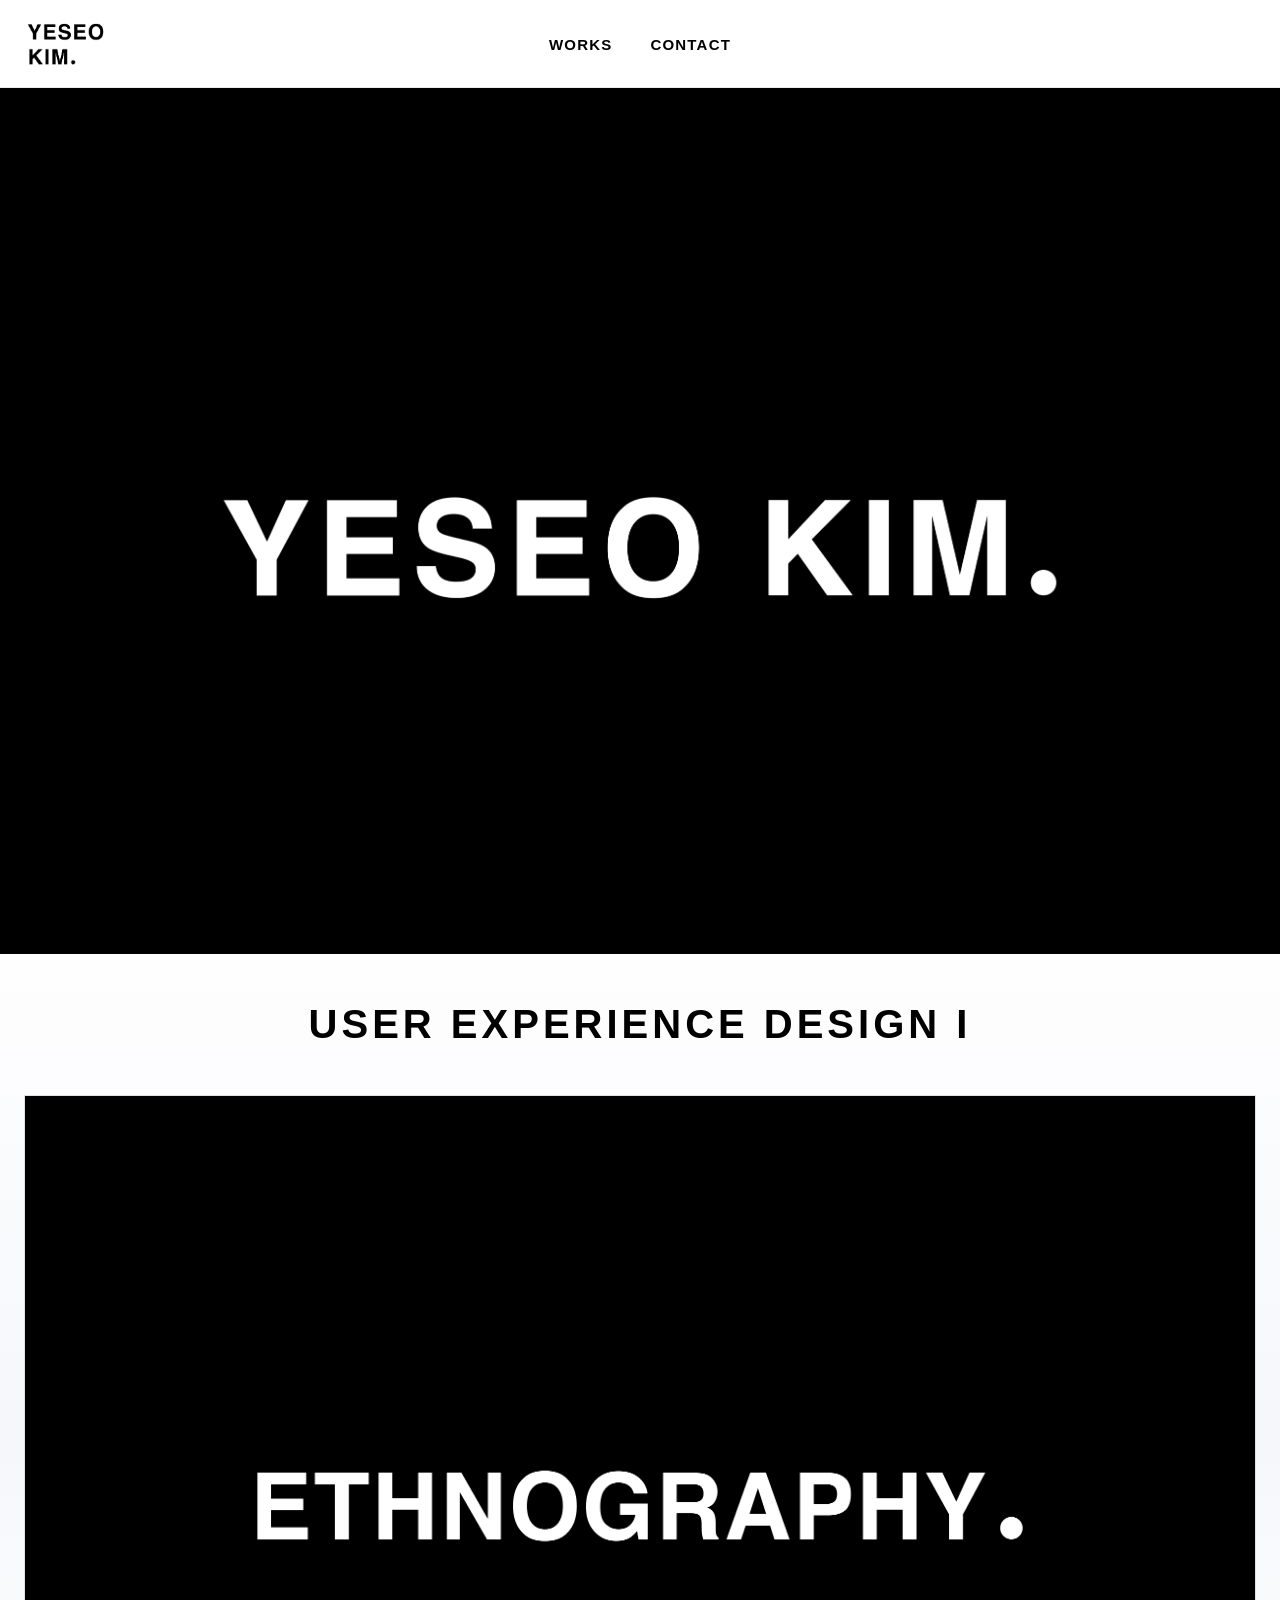
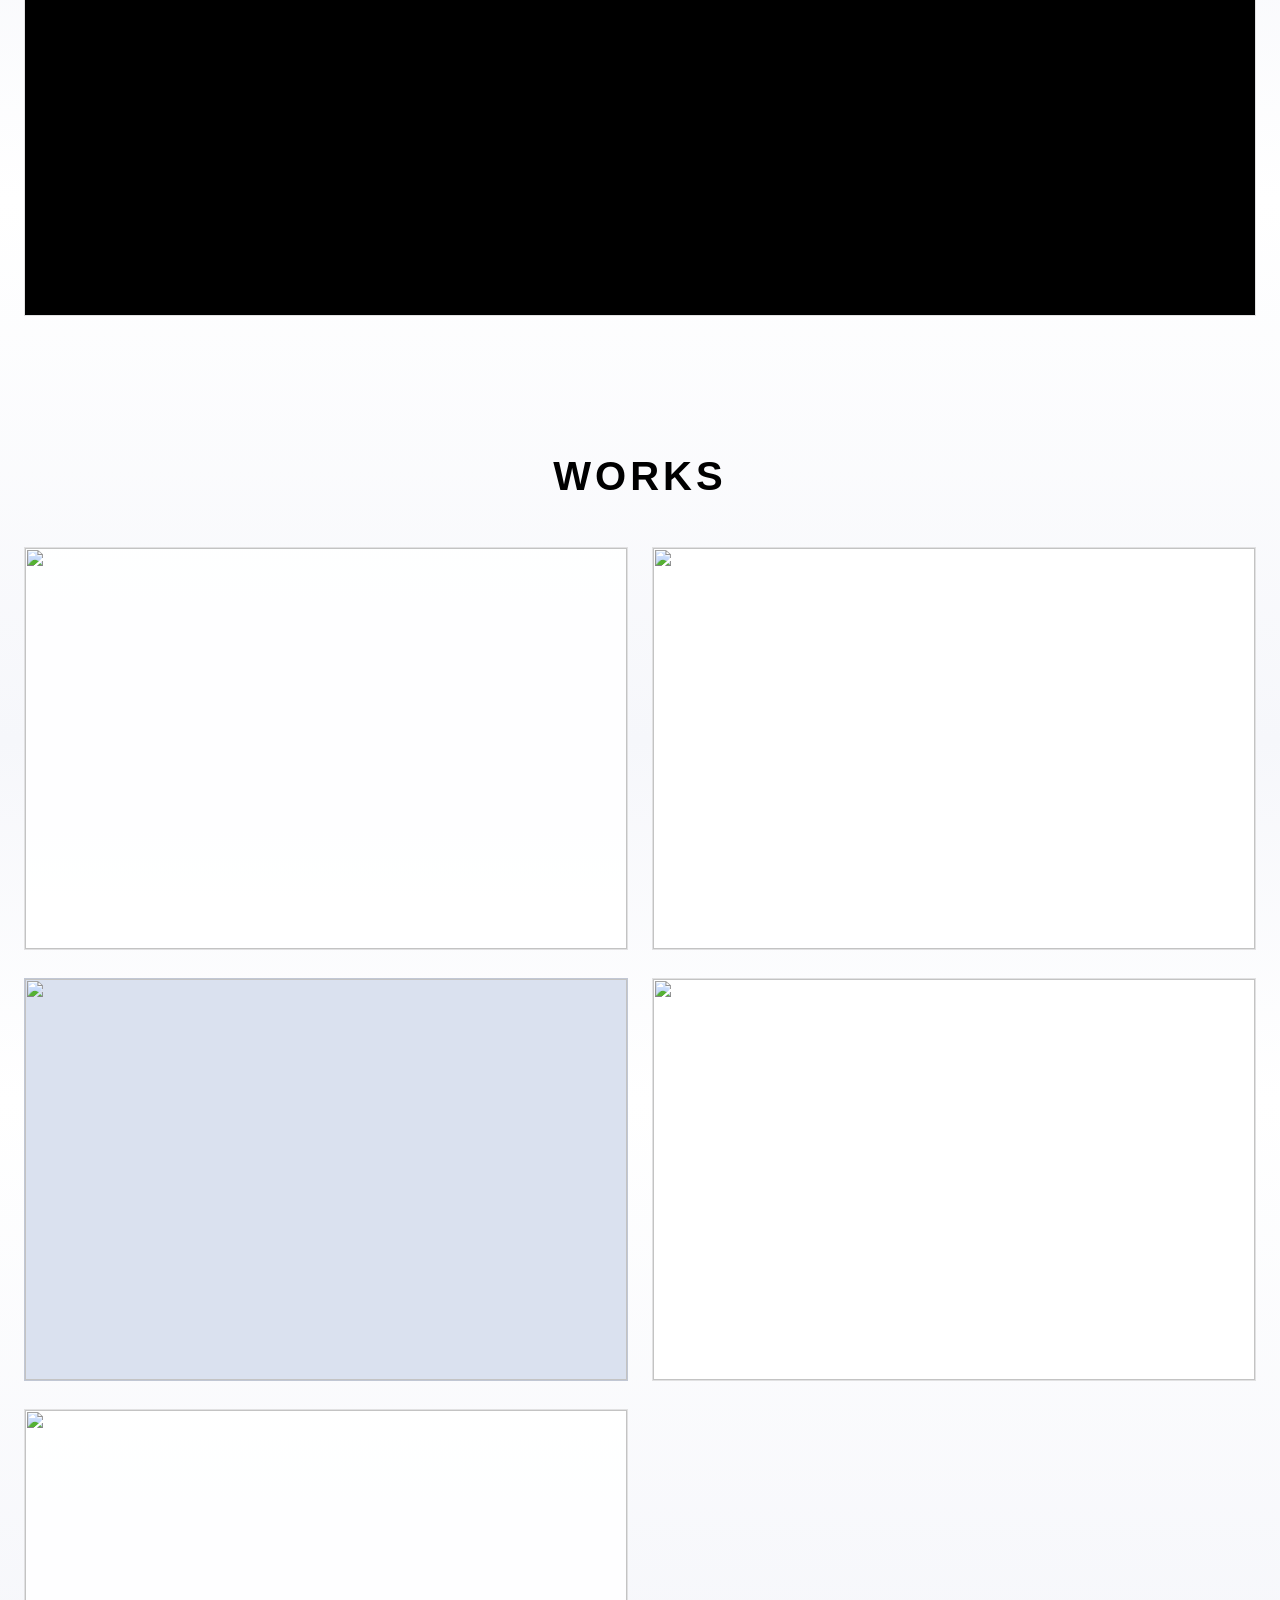
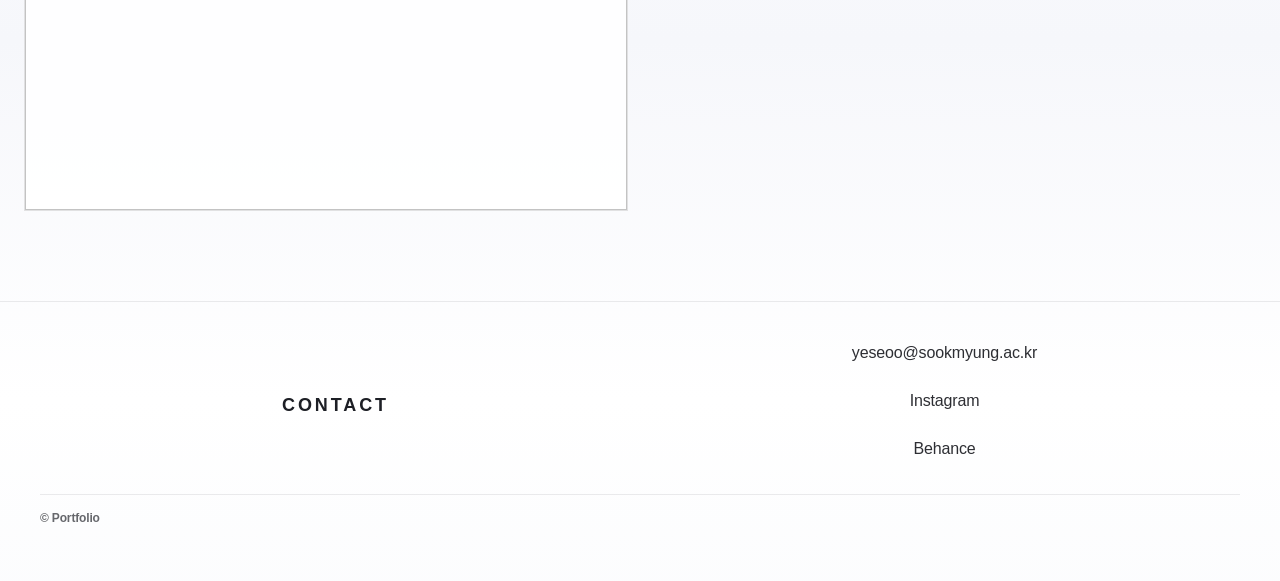
==== work-detail.html @ f95fc69b "Add files via upload" ====
<!doctype html>
<html lang="ko">
  <head>
    <meta charset="UTF-8" />
    <meta name="viewport" content="width=device-width, initial-scale=1.0" />
    <title>작업물 상세 | 시각디자인 포트폴리오</title>
    <link rel="preconnect" href="https://fonts.googleapis.com" />
    <link rel="preconnect" href="https://fonts.gstatic.com" crossorigin />
    <link href="https://fonts.googleapis.com/css2?family=Inter:wght@400;500;600&family=Noto+Sans+KR:wght@400;500;600&display=swap" rel="stylesheet" />
    <link rel="stylesheet" href="./styles.css" />
  </head>
  <body class="detail-page-body">
    <header class="topbar" aria-label="상단 내비게이션">
      <div class="topbar__inner">
        <a class="brand" href="./index.html" aria-label="홈으로">
          <img class="brand__img" src="./arrow.png" alt="목록으로" />
        </a>
        <nav class="nav">
          <a class="nav__link" href="./index.html#works">WORKS</a>
          <a class="nav__link" href="./index.html#contact">CONTACT</a>
        </nav>
      </div>
    </header>

    <main class="main detail-page-main">
      <div class="detail-page">
        <div class="detail-page__head">
          <div class="detail-page__meta" id="detailMeta"></div>
          <h1 class="detail-page__title" id="detailTitle"></h1>
          <p class="detail-page__desc" id="detailDesc"></p>
        </div>
        <div class="detail-page__media-list" id="detailMediaList"></div>
      </div>
    </main>

    <footer id="contact" class="footer" aria-label="연락처">
      <div class="footer__inner">
        <div class="footer__left">
          <h2 class="section-title">CONTACT</h2>
        </div>
        <div class="footer__right">
          <a class="contact-link" href="mailto:yeseoo@sookmyung.ac.kr">yeseoo@sookmyung.ac.kr</a>
          <a class="contact-link" href="https://www.instagram.com/gimuaee/" target="_blank" rel="noopener noreferrer">Instagram</a>
          <a class="contact-link" href="#">Behance</a>
        </div>
      </div>
      <div class="footer__bottom">
        <span>© Portfolio</span>
      </div>
    </footer>

    <script src="./works.js"></script>
    <script>
      (function () {
        const ALL_WORKS = [...(typeof WORKS !== "undefined" ? WORKS : []), ...(typeof WORKS_UX !== "undefined" ? WORKS_UX : [])];
        function getWorkById(id) {
          return ALL_WORKS.find(function (w) { return w.id === id; }) || null;
        }
        function escapeHtml(s) {
          return String(s ?? "").replace(/&/g, "&amp;").replace(/</g, "&lt;").replace(/>/g, "&gt;").replace(/"/g, "&quot;").replace(/'/g, "&#039;");
        }
        function escapeAttr(s) {
          return String(s ?? "").replace(/"/g, "%22");
        }
        function isVideoUrl(url) {
          if (!url || typeof url !== "string") return false;
          var u = url.toLowerCase();
          return u.endsWith(".mp4") || u.endsWith(".webm");
        }
        var params = new URLSearchParams(window.location.search);
        var workId = params.get("work");
        if (!workId) { window.location.href = "./index.html"; return; }
        var work = getWorkById(workId);
        if (!work) { window.location.href = "./index.html"; return; }
        var displayImages = [work.cover].concat(work.images || []);
        document.getElementById("detailTitle").textContent = work.title || "작업물";
        var metaHtml = "";
        if (work.year) metaHtml += '<span class="meta-pill is-accent">' + escapeHtml(work.year) + "</span>";
        if (work.role) metaHtml += '<span class="meta-pill">' + escapeHtml(work.role) + "</span>";
        (work.tags || []).forEach(function (t) { metaHtml += '<span class="meta-pill">' + escapeHtml(t) + "</span>"; });
        document.getElementById("detailMeta").innerHTML = metaHtml;
        document.getElementById("detailDesc").textContent = work.description || "";
        var list = document.getElementById("detailMediaList");
        var isManualVideo = function (s) { return s && (s.indexOf("manual.mp4") !== -1 || s.indexOf("매뉴얼") !== -1); };
        list.innerHTML = displayImages.map(function (src) {
          var videoSrc = escapeAttr(src);
          var posterAttr = isManualVideo(src) ? ' data-poster-time="5"' : '';
          if (isVideoUrl(src)) {
            return '<div class="detail-page__media"><video class="detail-page__video" src="' + videoSrc + '" controls playsinline' + posterAttr + '></video></div>';
          }
          return '<div class="detail-page__media"><img class="detail-page__img" src="' + escapeAttr(src) + '" alt="" loading="lazy" /></div>';
        }).join("");

        list.querySelectorAll("video[data-poster-time]").forEach(function (video) {
          var t = parseFloat(video.getAttribute("data-poster-time")) || 5;
          video.addEventListener("loadedmetadata", function () {
            video.currentTime = t;
            video.pause();
          });
          video.addEventListener("play", function () {
            if (video.currentTime >= t - 0.5 && video.currentTime <= t + 0.5) {
              video.currentTime = 0;
            }
          }, { once: false });
        });
      })();
    </script>
  </body>
</html>
---- styles.css ----
:root {
  --bg: #ffffff;
  --bg2: #f6f7fb;
  --fg: rgba(10, 12, 18, 0.92);
  --muted: rgba(10, 12, 18, 0.66);
  --max: 1200px;
}

*, *::before, *::after { box-sizing: border-box; }
html, body { height: 100%; margin: 0; }
html { color-scheme: light; scroll-behavior: smooth; }
body {
  background: linear-gradient(180deg, var(--bg) 0%, var(--bg2) 60%, var(--bg) 100%);
  color: var(--fg);
  font-family: Helvetica, Arial, sans-serif;
  font-weight: 700;
  letter-spacing: -0.01em;
  text-align: center;
}
a { color: inherit; text-decoration: none; }
button { font: inherit; color: inherit; }

.skip-link { position: absolute; left: -999px; top: 10px; z-index: 9999; }

.topbar {
  position: fixed;
  inset: 0 0 auto 0;
  height: 88px;
  z-index: 50;
  background: #fff;
  border-bottom: 1px solid rgba(10, 12, 18, 0.08);
}
.topbar__inner {
  max-width: var(--max);
  height: 88px;
  margin: 0 auto;
  padding: 0 18px;
  display: flex;
  align-items: center;
  justify-content: center;
  gap: 16px;
  position: relative;
}
.brand {
  display: flex;
  align-items: center;
  position: fixed;
  left: 18px;
  top: 0;
  height: 88px;
  z-index: 51;
}
.brand__img {
  display: block;
  height: 68px;
  width: auto;
  max-width: 320px;
  object-fit: contain;
  object-position: left center;
  transition: transform 0.22s ease-out;
  transform: scale(1);
}
.brand:hover .brand__img { transform: scale(1.14); }

.nav { display: flex; align-items: center; gap: 14px; }
.nav__link {
  padding: 10px 12px;
  font-size: 15px;
  font-weight: 700;
  letter-spacing: 0.08em;
  color: #000;
  display: inline-block;
  transition: transform 0.22s ease-out;
  transform: scale(1);
}
.nav__link:hover { transform: scale(1.14); }

.main { padding-top: 88px; }

.cover-black-bar {
  height: 24px;
  margin-top: -22px;
  background: #000;
  width: 100%;
}
.cover {
  min-height: calc(108vh - 86px);
  height: calc(108vh - 86px);
  margin-top: -22px;
  position: relative;
  scroll-snap-align: start;
  background: #000;
}
.cover--image { overflow: hidden; }
.cover__image-wrap { position: absolute; inset: 0; }
.cover__image {
  width: 100%;
  height: 100%;
  display: block;
  object-fit: cover;
  object-position: center 22%;
}

.works {
  padding: 48px 24px 90px;
  max-width: none;
  width: 100%;
  margin: 0 auto;
  scroll-snap-align: start;
  box-sizing: border-box;
}
.works__title {
  margin: 0 0 48px;
  font-family: Helvetica, Arial, sans-serif;
  font-size: 40px;
  font-weight: 700;
  letter-spacing: 0.1em;
  color: #000;
  text-align: center;
}

.grid {
  display: grid;
  grid-template-columns: repeat(2, minmax(0, 1fr));
  gap: 28px 24px;
}
.grid--one-col { grid-template-columns: 1fr; }

.card {
  border-radius: 0;
  border: 1px solid rgba(10, 12, 18, 0.12);
  background: rgba(255, 255, 255, 0.85);
  overflow: hidden;
  cursor: pointer;
  position: relative;
  aspect-ratio: 3 / 2;
  min-height: 0;
  transform: translateZ(0);
}
.card__img, .card__video {
  width: 100%;
  height: 100%;
  position: absolute;
  inset: 0;
  object-fit: cover;
  z-index: 0;
}
.card__img {
  filter: saturate(1.03) contrast(1.04);
  transform: scale(1);
  transition: transform 320ms ease-out;
}
.card__video {
  object-fit: cover;
  transform: scale(1);
  transition: transform 320ms ease-out;
}
.card:hover .card__img,
.card:hover .card__video { transform: scale(1.18); }

.card--cover-contain { background: #fff; }
.card--cover-contain .card__img { object-fit: contain; object-position: center; }
.card--cover-contain:hover .card__img { transform: scale(1.12); }
.card[data-work-id="work-poster"].card--cover-contain { background: #dae1ef; }

.footer {
  padding: 40px 18px 56px;
  border-top: 1px solid rgba(10, 12, 18, 0.08);
}
.footer__inner {
  max-width: var(--max);
  margin: 0 auto;
  display: grid;
  grid-template-columns: 1fr 1fr;
  gap: 18px;
  align-items: center;
}
.footer__right {
  display: grid;
  gap: 10px;
  justify-items: center;
  margin-top: -8px;
}
.contact-link {
  padding: 10px 12px;
  color: rgba(10, 12, 18, 0.86);
  font-weight: 500;
  display: inline-block;
  transition: transform 0.22s ease-out;
  transform: scale(1);
}
.contact-link:hover { transform: scale(1.14); }
.footer__bottom {
  max-width: var(--max);
  margin: 26px auto 0;
  padding-top: 16px;
  border-top: 1px solid rgba(10, 12, 18, 0.08);
  display: flex;
  justify-content: space-between;
  gap: 12px;
  color: rgba(10, 12, 18, 0.62);
  font-size: 12px;
}

.meta-pill {
  padding: 8px 10px;
  border-radius: 999px;
  border: 1px solid rgba(10, 12, 18, 0.12);
  background: rgba(255, 255, 255, 0.85);
  color: rgba(10, 12, 18, 0.78);
  font-size: 12px;
}
.meta-pill.is-accent {
  border-color: rgba(37, 194, 110, 0.42);
  background: rgba(37, 194, 110, 0.12);
  color: rgba(10, 12, 18, 0.9);
}

.section-title { margin: 0; font-size: 18px; letter-spacing: 0.16em; }

/* ---------- 상세 페이지 ---------- */
.detail-page-body .main { padding-top: 88px; }
.detail-page-body .brand__img {
  height: 40px;
  width: auto;
  transition: transform 0.22s ease-out;
  transform: scale(1);
}
.detail-page-body .brand:hover .brand__img { transform: scale(1.14); }

.detail-page-main {
  max-width: var(--max);
  margin: 0 auto;
  padding: 48px 24px 90px;
}
.detail-page { width: 100%; }
.detail-page__head {
  margin-bottom: 48px;
  display: flex;
  flex-direction: column;
  align-items: flex-start;
  text-align: left;
}
.detail-page__meta {
  display: flex;
  flex-wrap: wrap;
  justify-content: flex-start;
  gap: 0 12px;
  margin-top: 72px;
  margin-bottom: 12px;
}
.detail-page__meta .meta-pill {
  border: none;
  background: none;
  border-radius: 0;
  padding: 0;
  font-size: 13px;
  font-weight: 400;
  letter-spacing: 0.06em;
  color: #808080;
}
.detail-page__meta .meta-pill.is-accent {
  border: none;
  background: none;
  color: #808080;
}
.detail-page__title {
  margin: 0 0 16px;
  font-size: 28px;
  font-weight: 700;
  color: #000;
}
.detail-page__desc {
  margin: 0;
  max-width: 640px;
  margin-left: 0;
  margin-right: auto;
  font-size: 15px;
  line-height: 1.6;
  color: var(--muted);
}
.detail-page__media-list {
  display: flex;
  flex-direction: column;
  align-items: center;
  gap: 32px;
}
.detail-page__media { width: 100%; max-width: 100%; background: #fff; }
.detail-page__img,
.detail-page__video {
  display: block;
  width: 100%;
  height: auto;
  max-width: 100%;
  object-fit: contain;
  object-position: center;
  vertical-align: middle;
}
.detail-page__video { background: #000; }

@media (max-width: 520px) {
  .grid { grid-template-columns: 1fr; }
  .card { aspect-ratio: 3 / 2; min-height: 0; }
  .nav { display: none; }
  .footer__inner { grid-template-columns: 1fr; }
  .footer__right { justify-items: center; }
}
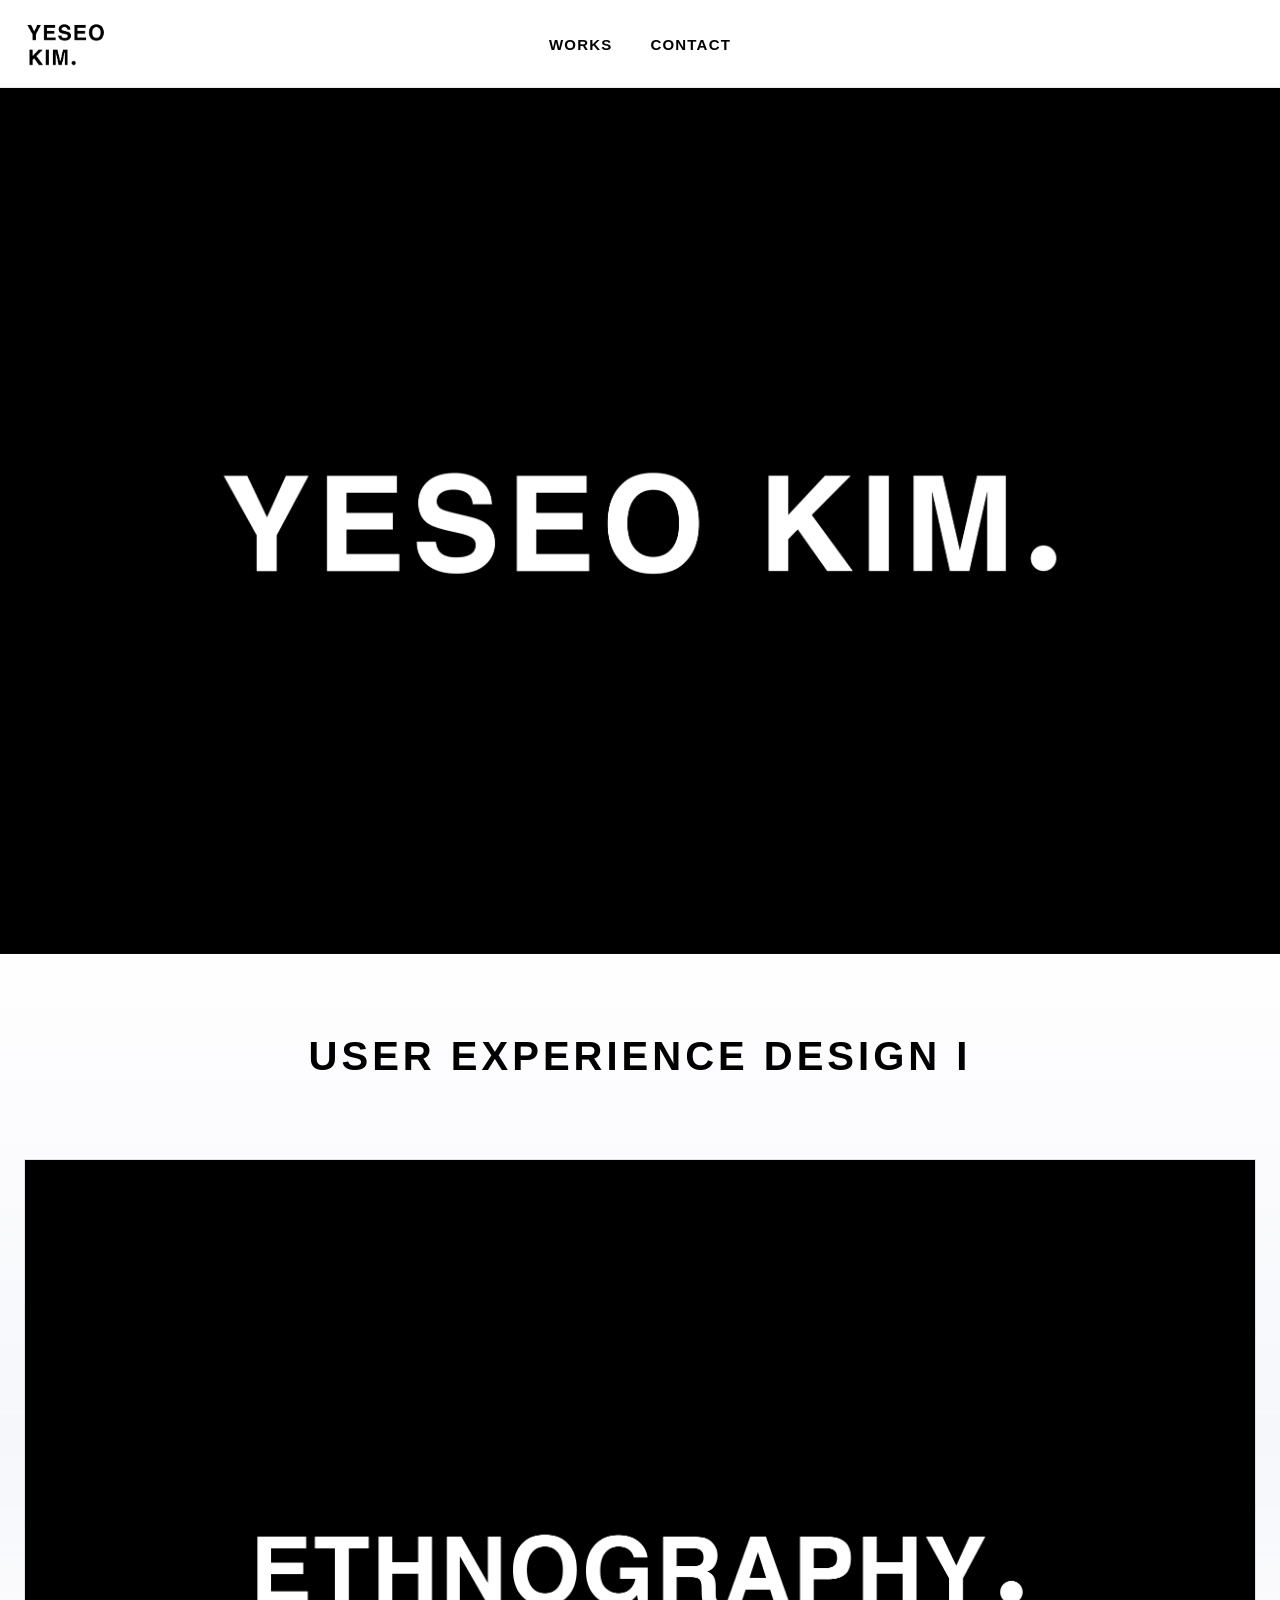
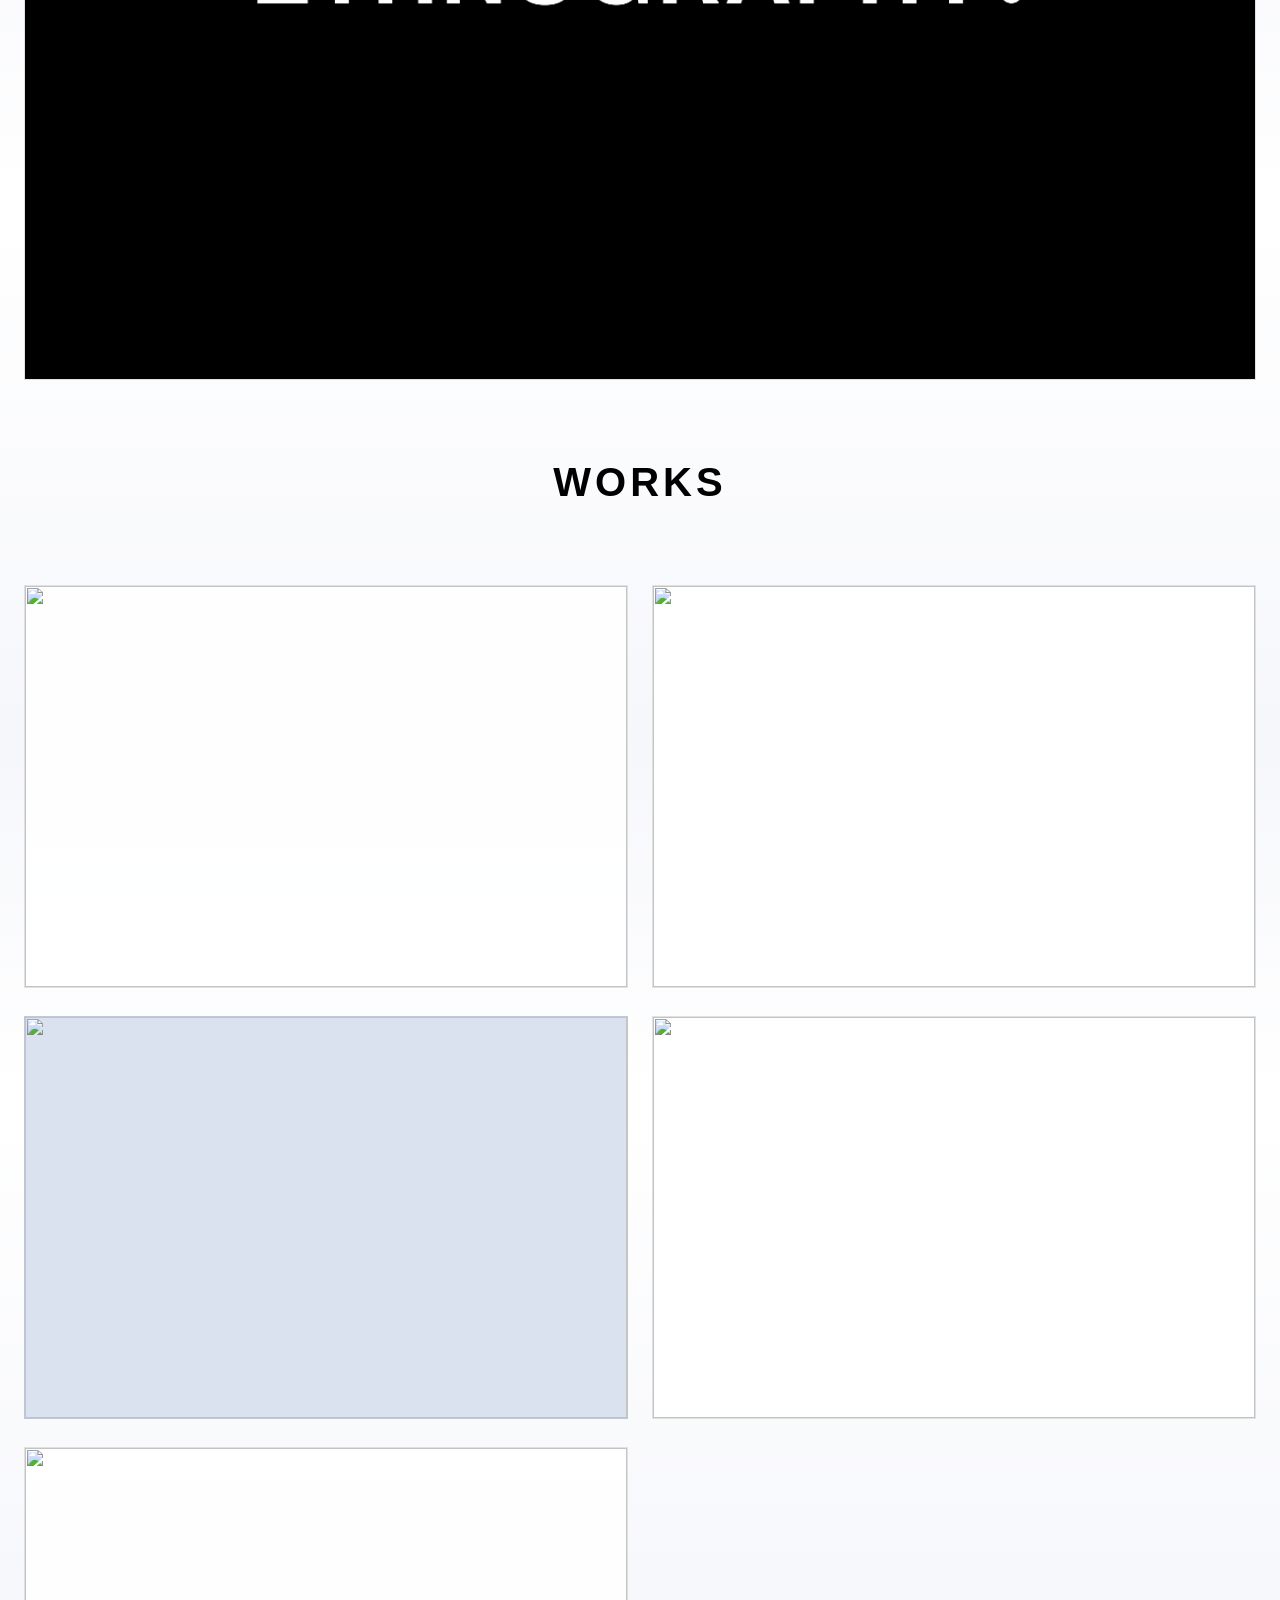
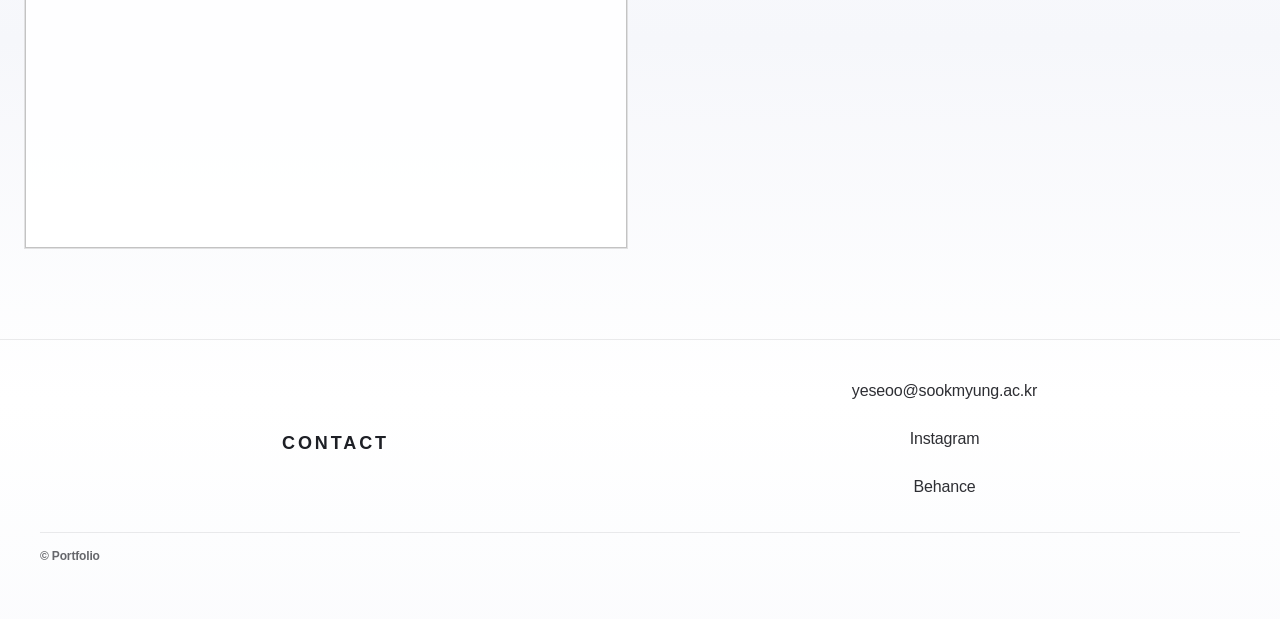
==== commit ddfd0dbf: "Add files via upload" ====
--- a/work-detail.html
+++ b/work-detail.html
@@ -81,10 +81,10 @@
         document.getElementById("detailMeta").innerHTML = metaHtml;
         document.getElementById("detailDesc").textContent = work.description || "";
         var list = document.getElementById("detailMediaList");
-        var isManualVideo = function (s) { return s && (s.indexOf("manual.mp4") !== -1 || s.indexOf("매뉴얼") !== -1); };
+        var isManual = function (s) { return s && s.indexOf("manual.mp4") !== -1; };
         list.innerHTML = displayImages.map(function (src) {
           var videoSrc = escapeAttr(src);
-          var posterAttr = isManualVideo(src) ? ' data-poster-time="5"' : '';
+          var posterAttr = isManual(src) ? ' data-poster-time="5"' : '';
           if (isVideoUrl(src)) {
             return '<div class="detail-page__media"><video class="detail-page__video" src="' + videoSrc + '" controls playsinline' + posterAttr + '></video></div>';
           }
@@ -101,7 +101,7 @@
             if (video.currentTime >= t - 0.5 && video.currentTime <= t + 0.5) {
               video.currentTime = 0;
             }
-          }, { once: false });
+          });
         });
       })();
     </script>
--- a/styles.css
+++ b/styles.css
@@ -92,13 +92,18 @@
   background: #000;
 }
 .cover--image { overflow: hidden; }
-.cover__image-wrap { position: absolute; inset: 0; }
+.cover__image-wrap { position: absolute; inset: 0; overflow: hidden; }
 .cover__image {
   width: 100%;
   height: 100%;
   display: block;
   object-fit: cover;
   object-position: center 22%;
+  transition: transform 0.4s ease-out;
+  transform: scale(1);
+}
+.cover:hover .cover__image {
+  transform: scale(1.12);
 }
 
 .works {
@@ -108,6 +113,20 @@
   margin: 0 auto;
   scroll-snap-align: start;
   box-sizing: border-box;
+}
+#works-ux {
+  padding-top: 80px;
+  padding-bottom: 40px;
+}
+#works-ux .works__title {
+  margin: 0 0 80px;
+}
+#works {
+  padding-top: 40px;
+  padding-bottom: 90px;
+}
+#works .works__title {
+  margin: 0 0 80px;
 }
 .works__title {
   margin: 0 0 48px;
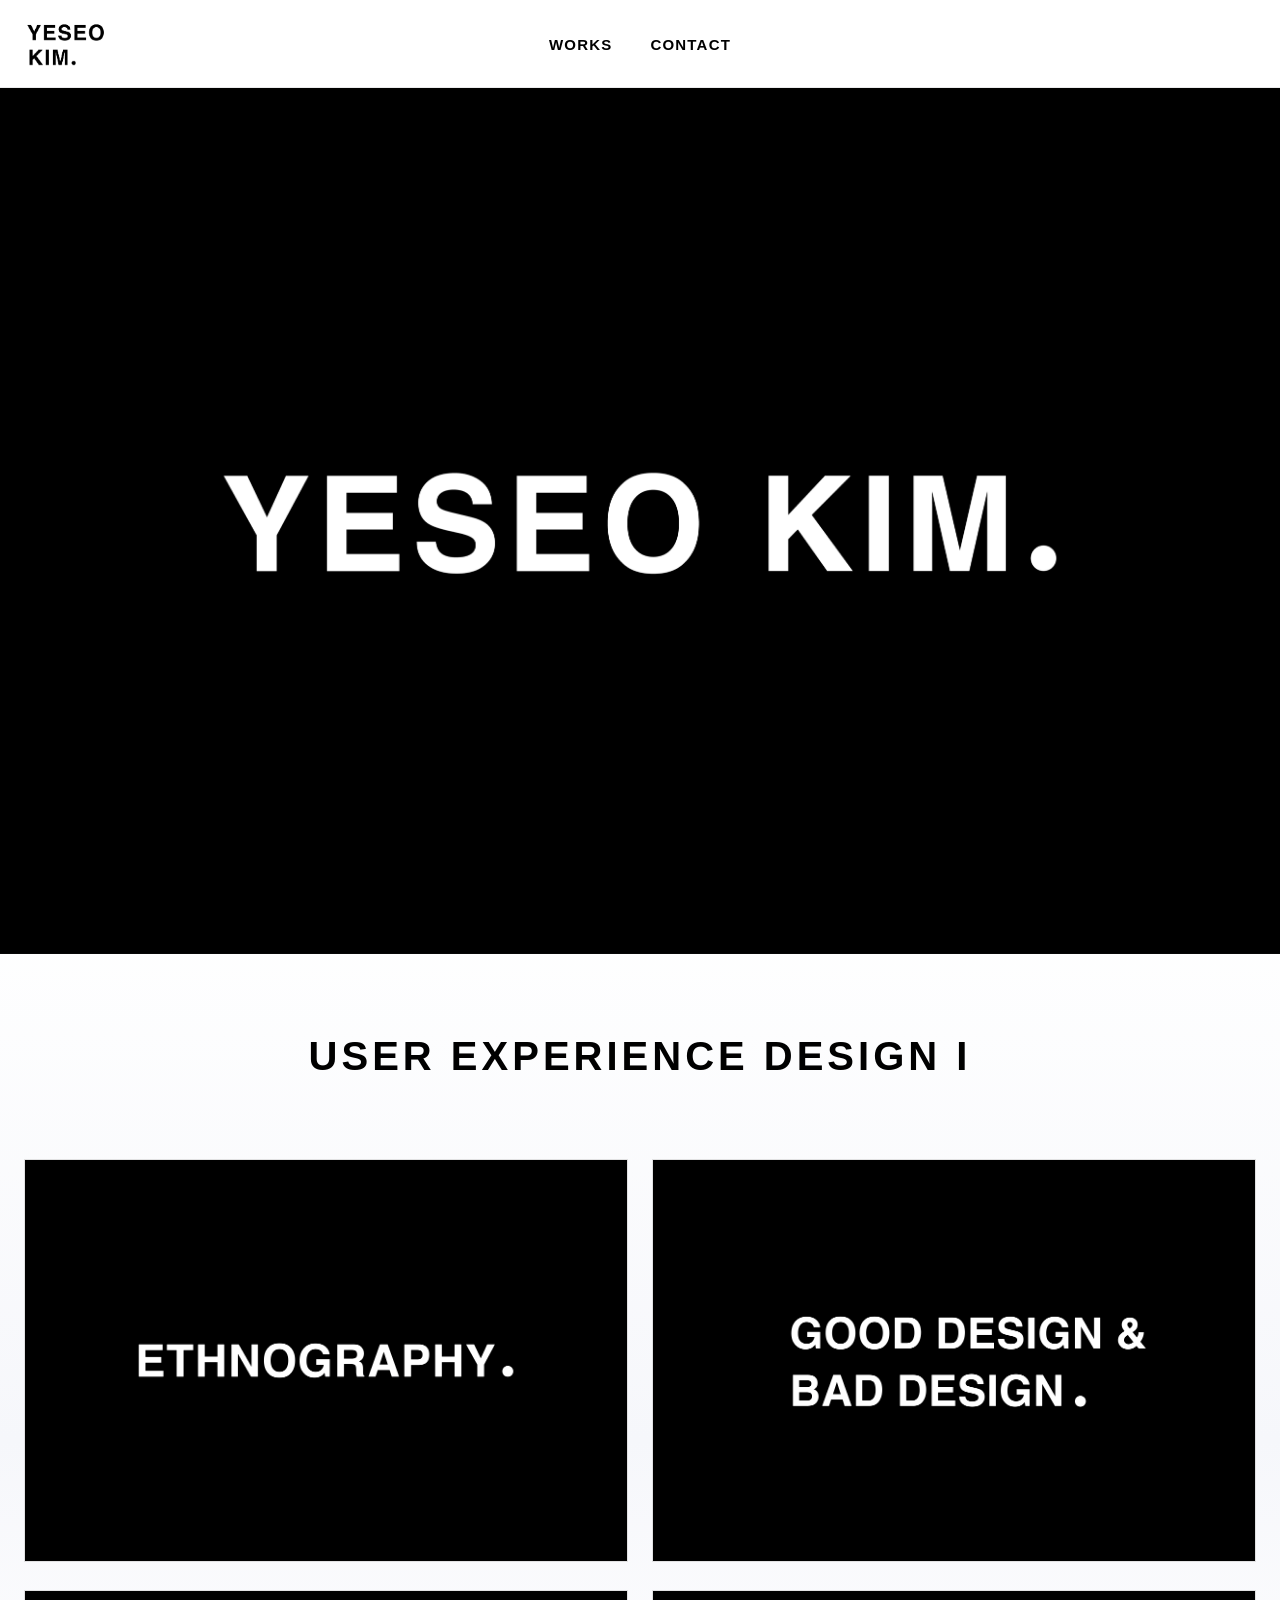
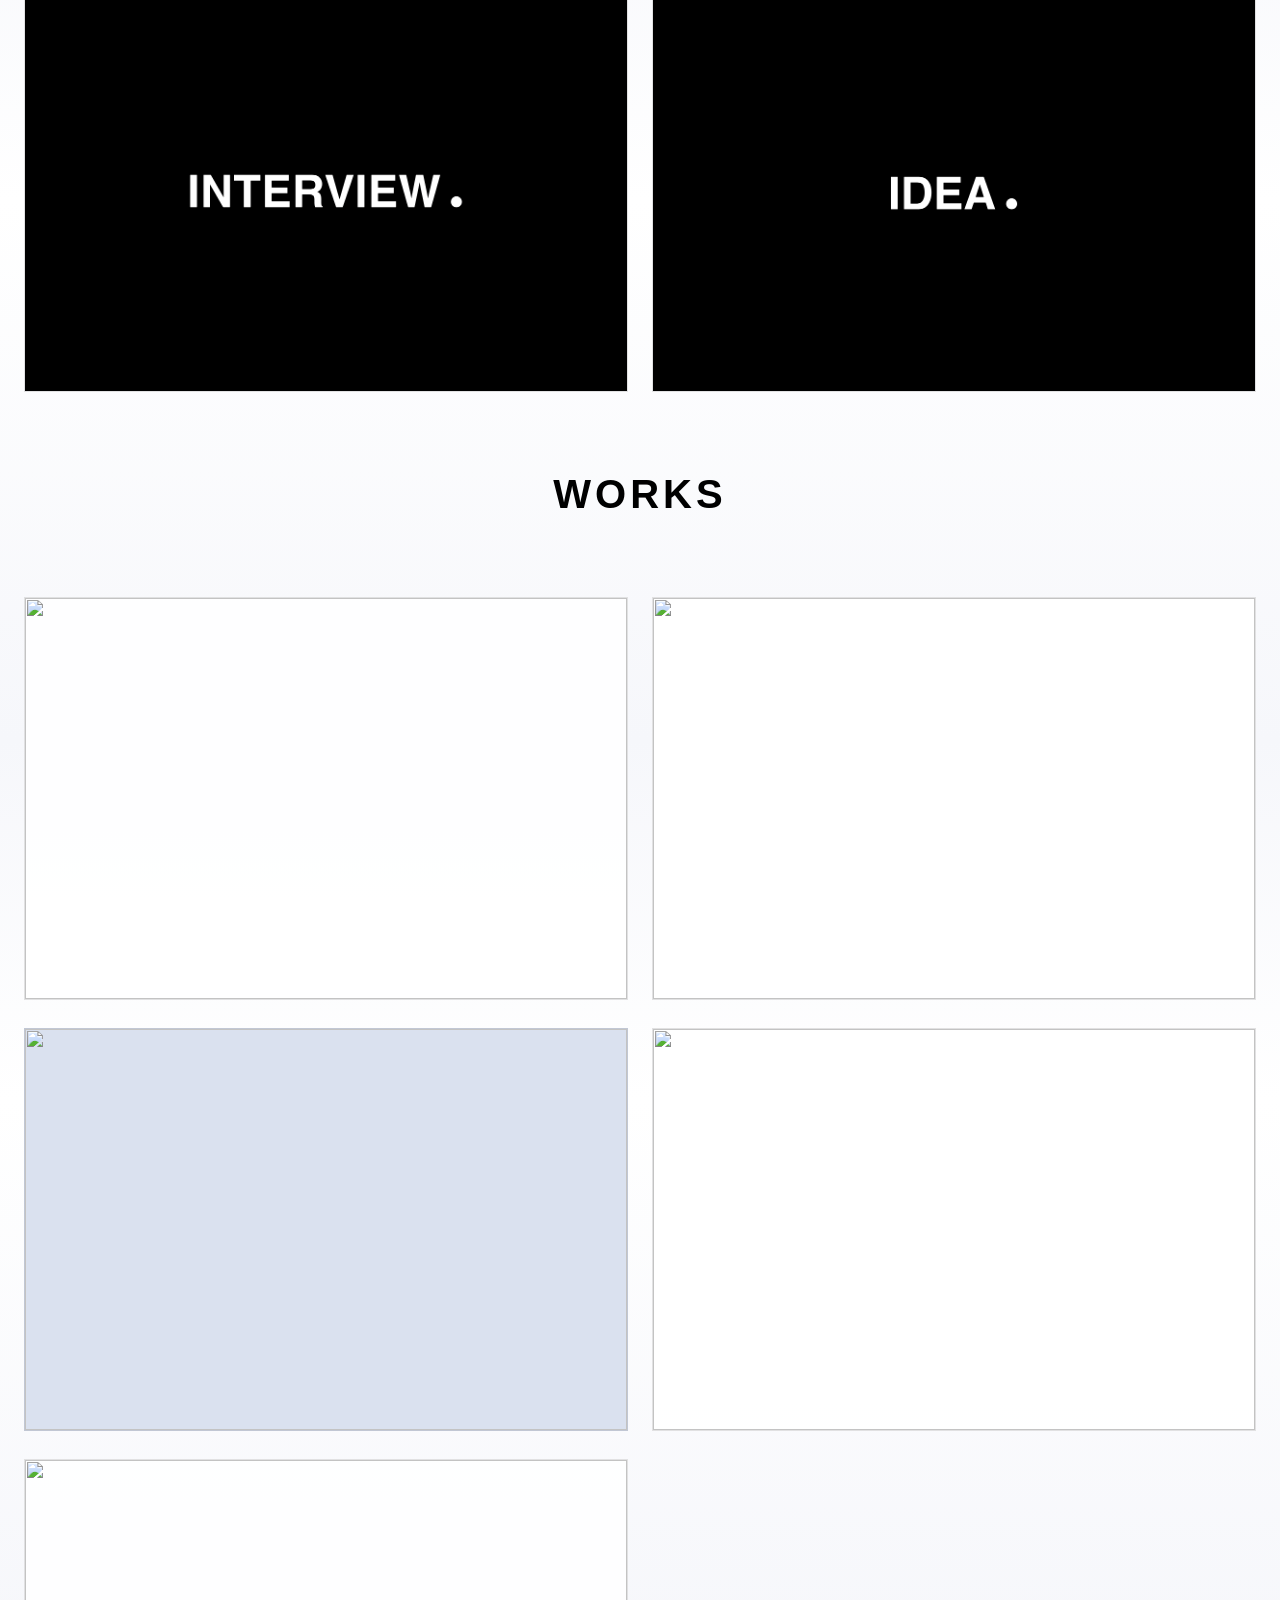
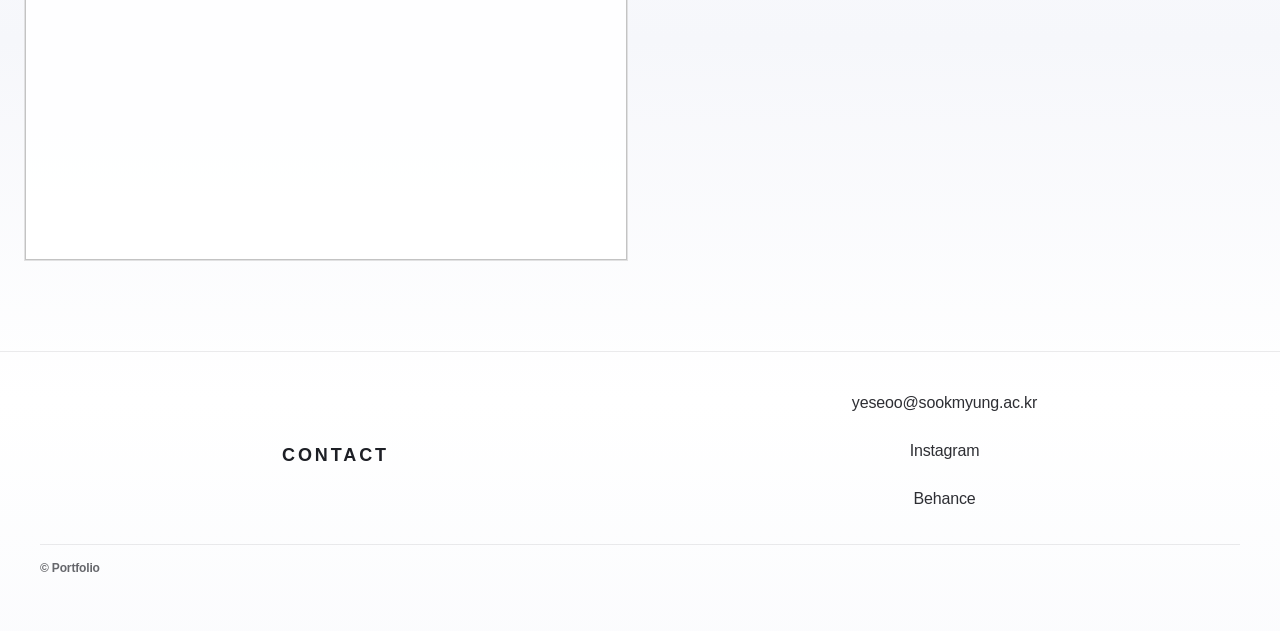
==== commit 00251bfa: "Add files via upload" ====
--- a/work-detail.html
+++ b/work-detail.html
@@ -82,14 +82,23 @@
         document.getElementById("detailDesc").textContent = work.description || "";
         var list = document.getElementById("detailMediaList");
         var isManual = function (s) { return s && s.indexOf("manual.mp4") !== -1; };
-        list.innerHTML = displayImages.map(function (src) {
+        var mediaParts = [];
+        displayImages.forEach(function (src, index) {
           var videoSrc = escapeAttr(src);
           var posterAttr = isManual(src) ? ' data-poster-time="5"' : '';
           if (isVideoUrl(src)) {
-            return '<div class="detail-page__media"><video class="detail-page__video" src="' + videoSrc + '" controls playsinline' + posterAttr + '></video></div>';
+            mediaParts.push('<div class="detail-page__media"><video class="detail-page__video" src="' + videoSrc + '" controls playsinline' + posterAttr + '></video></div>');
+          } else {
+            mediaParts.push('<div class="detail-page__media"><img class="detail-page__img" src="' + escapeAttr(src) + '" alt="" loading="lazy" /></div>');
           }
-          return '<div class="detail-page__media"><img class="detail-page__img" src="' + escapeAttr(src) + '" alt="" loading="lazy" /></div>';
-        }).join("");
+          var afterLabel =
+            (work.labelsAfterMedia && work.labelsAfterMedia[index]) ||
+            (index === 0 && work.coverBelowLabel ? work.coverBelowLabel : "");
+          if (afterLabel) {
+            mediaParts.push('<p class="detail-page__cover-label">' + escapeHtml(afterLabel) + "</p>");
+          }
+        });
+        list.innerHTML = mediaParts.join("");
 
         list.querySelectorAll("video[data-poster-time]").forEach(function (video) {
           var t = parseFloat(video.getAttribute("data-poster-time")) || 5;
--- a/styles.css
+++ b/styles.css
@@ -304,7 +304,7 @@
   align-items: center;
   gap: 32px;
 }
-.detail-page__media { width: 100%; max-width: 100%; background: #fff; }
+.detail-page__media { width: 100%; max-width: 100%; background: transparent; }
 .detail-page__img,
 .detail-page__video {
   display: block;
@@ -316,6 +316,18 @@
   vertical-align: middle;
 }
 .detail-page__video { background: #000; }
+
+.detail-page__cover-label {
+  width: 100%;
+  margin: 0;
+  padding: 8px 0 0;
+  text-align: center;
+  font-family: Helvetica, Arial, sans-serif;
+  font-weight: 700;
+  font-size: 30px;
+  letter-spacing: 0.08em;
+  color: #000;
+}
 
 @media (max-width: 520px) {
   .grid { grid-template-columns: 1fr; }
